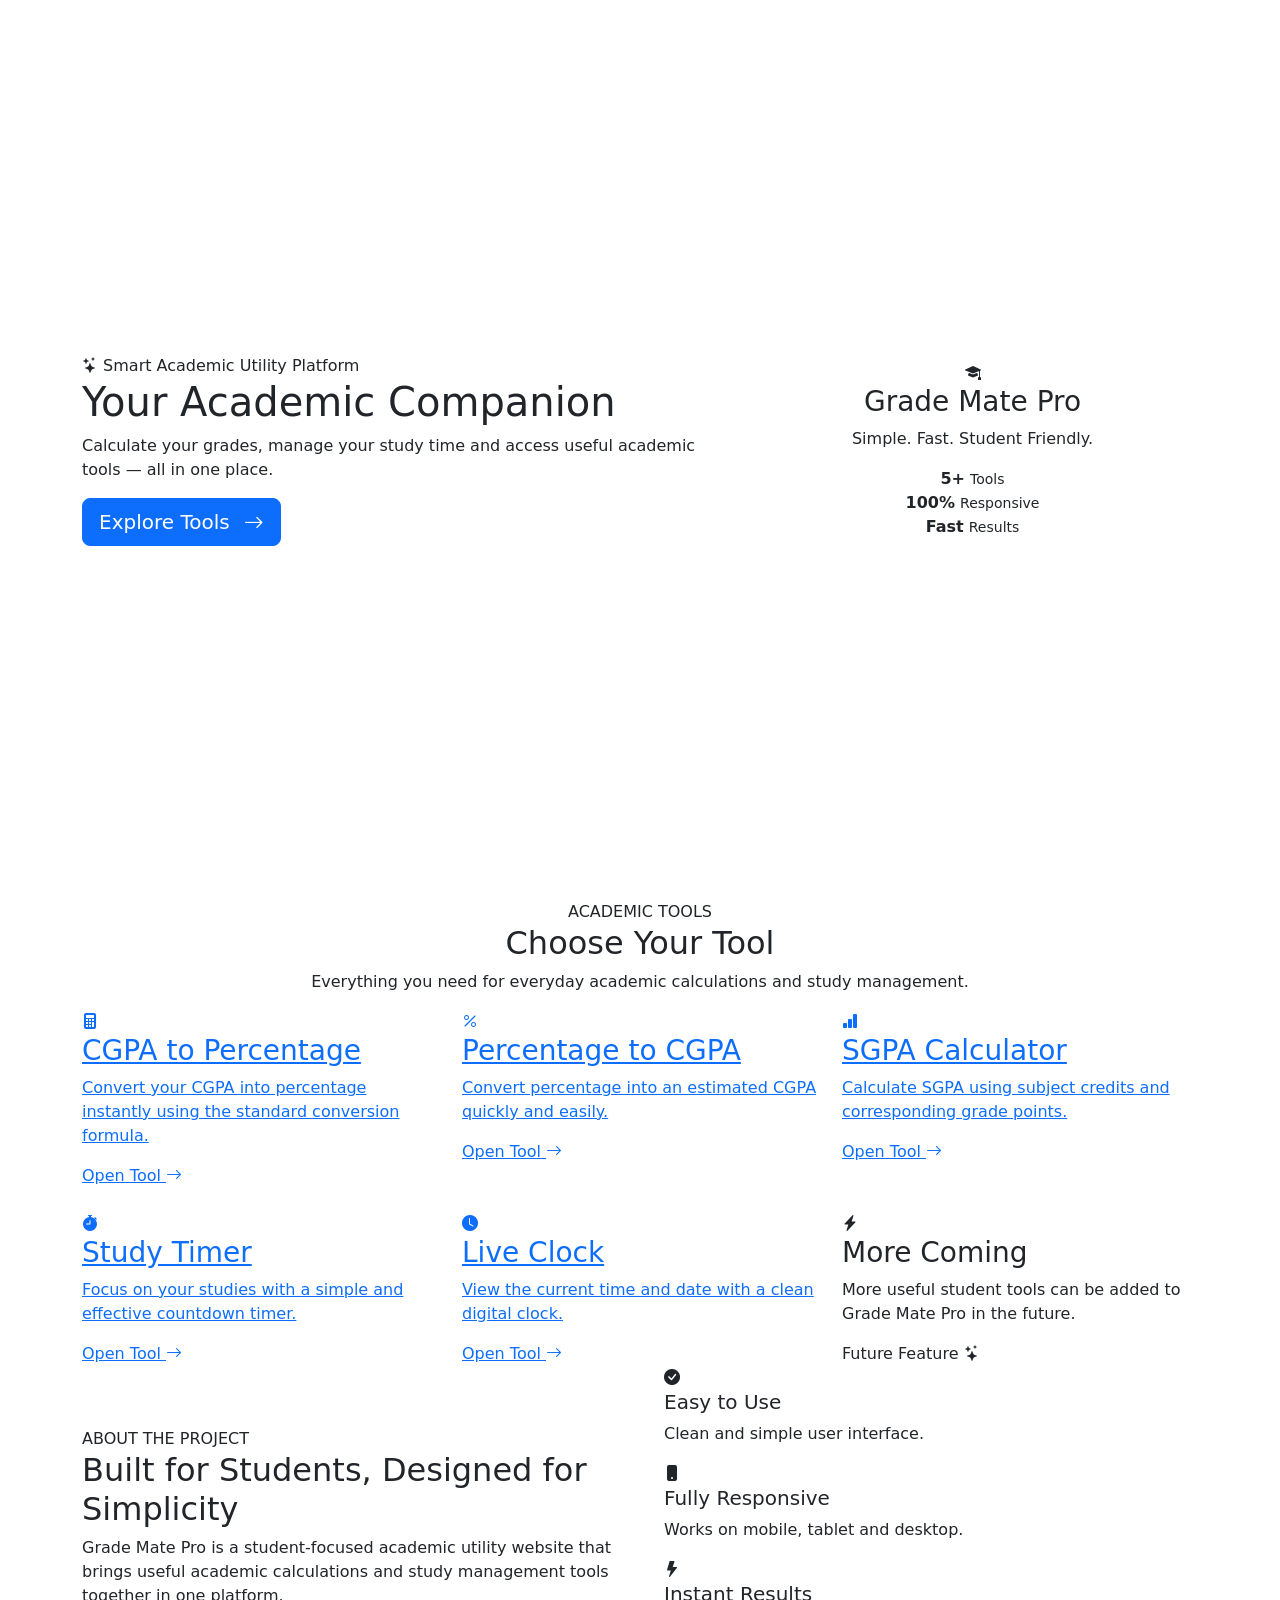
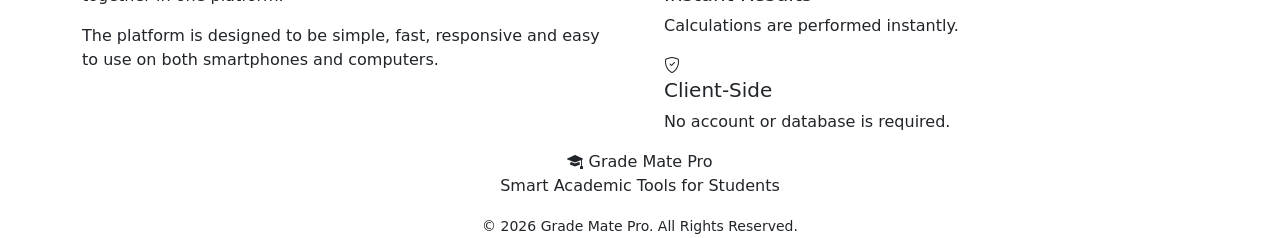
==== index.html @ d79e31b4 "Add Grade Mate Pro Website" ====
<!DOCTYPE html>
<html lang="en">
<head>
    <meta charset="UTF-8">
    <meta name="viewport" content="width=device-width, initial-scale=1.0">

    <title>Grade Mate Pro | Academic Tools</title>

    <link href="https://cdn.jsdelivr.net/npm/bootstrap@5.3.3/dist/css/bootstrap.min.css" rel="stylesheet">
    <link href="https://cdn.jsdelivr.net/npm/bootstrap-icons@1.11.3/font/bootstrap-icons.css" rel="stylesheet">

    <link rel="stylesheet" href="css/style.css">
</head>

<body>

<nav class="navbar navbar-expand-lg navbar-dark fixed-top">
    <div class="container">

        <a class="navbar-brand" href="index.html">
            <span class="brand-icon">
                <i class="bi bi-mortarboard-fill"></i>
            </span>
            Grade Mate <span>Pro</span>
        </a>

        <button class="navbar-toggler" type="button"
                data-bs-toggle="collapse"
                data-bs-target="#mainNavbar">
            <span class="navbar-toggler-icon"></span>
        </button>

        <div class="collapse navbar-collapse" id="mainNavbar">
            <ul class="navbar-nav ms-auto">
                <li class="nav-item">
                    <a class="nav-link active" href="index.html">Home</a>
                </li>
                <li class="nav-item">
                    <a class="nav-link" href="#tools">Tools</a>
                </li>
                <li class="nav-item">
                    <a class="nav-link" href="#about">About</a>
                </li>
            </ul>
        </div>

    </div>
</nav>


<section class="hero">
    <div class="container">
        <div class="row align-items-center min-vh-100">

            <div class="col-lg-7">

                <div class="hero-badge">
                    <i class="bi bi-stars"></i>
                    Smart Academic Utility Platform
                </div>

                <h1>
                    Your Academic
                    <span>Companion</span>
                </h1>

                <p class="hero-text">
                    Calculate your grades, manage your study time and
                    access useful academic tools — all in one place.
                </p>

                <a href="#tools" class="btn btn-primary btn-lg hero-btn">
                    Explore Tools
                    <i class="bi bi-arrow-right ms-2"></i>
                </a>

            </div>

            <div class="col-lg-5 text-center mt-5 mt-lg-0">

                <div class="hero-card">

                    <div class="hero-card-icon">
                        <i class="bi bi-mortarboard-fill"></i>
                    </div>

                    <h3>Grade Mate Pro</h3>

                    <p>
                        Simple. Fast. Student Friendly.
                    </p>

                    <div class="mini-stats">
                        <div>
                            <strong>5+</strong>
                            <small>Tools</small>
                        </div>

                        <div>
                            <strong>100%</strong>
                            <small>Responsive</small>
                        </div>

                        <div>
                            <strong>Fast</strong>
                            <small>Results</small>
                        </div>
                    </div>

                </div>

            </div>

        </div>
    </div>
</section>


<section class="tools-section" id="tools">

    <div class="container">

        <div class="section-title text-center">
            <span>ACADEMIC TOOLS</span>
            <h2>Choose Your Tool</h2>
            <p>
                Everything you need for everyday academic calculations
                and study management.
            </p>
        </div>

        <div class="row g-4">

            <div class="col-md-6 col-lg-4">
                <a href="cgpa.html" class="tool-card-link">
                    <div class="tool-card">
                        <div class="tool-icon purple">
                            <i class="bi bi-calculator-fill"></i>
                        </div>

                        <h3>CGPA to Percentage</h3>

                        <p>
                            Convert your CGPA into percentage instantly
                            using the standard conversion formula.
                        </p>

                        <div class="tool-arrow">
                            Open Tool <i class="bi bi-arrow-right"></i>
                        </div>
                    </div>
                </a>
            </div>


            <div class="col-md-6 col-lg-4">
                <a href="percentage.html" class="tool-card-link">
                    <div class="tool-card">
                        <div class="tool-icon blue">
                            <i class="bi bi-percent"></i>
                        </div>

                        <h3>Percentage to CGPA</h3>

                        <p>
                            Convert percentage into an estimated CGPA
                            quickly and easily.
                        </p>

                        <div class="tool-arrow">
                            Open Tool <i class="bi bi-arrow-right"></i>
                        </div>
                    </div>
                </a>
            </div>


            <div class="col-md-6 col-lg-4">
                <a href="sgpa.html" class="tool-card-link">
                    <div class="tool-card">
                        <div class="tool-icon green">
                            <i class="bi bi-bar-chart-fill"></i>
                        </div>

                        <h3>SGPA Calculator</h3>

                        <p>
                            Calculate SGPA using subject credits and
                            corresponding grade points.
                        </p>

                        <div class="tool-arrow">
                            Open Tool <i class="bi bi-arrow-right"></i>
                        </div>
                    </div>
                </a>
            </div>


            <div class="col-md-6 col-lg-4">
                <a href="timer.html" class="tool-card-link">
                    <div class="tool-card">
                        <div class="tool-icon orange">
                            <i class="bi bi-stopwatch-fill"></i>
                        </div>

                        <h3>Study Timer</h3>

                        <p>
                            Focus on your studies with a simple and
                            effective countdown timer.
                        </p>

                        <div class="tool-arrow">
                            Open Tool <i class="bi bi-arrow-right"></i>
                        </div>
                    </div>
                </a>
            </div>


            <div class="col-md-6 col-lg-4">
                <a href="clock.html" class="tool-card-link">
                    <div class="tool-card">
                        <div class="tool-icon red">
                            <i class="bi bi-clock-fill"></i>
                        </div>

                        <h3>Live Clock</h3>

                        <p>
                            View the current time and date with a
                            clean digital clock.
                        </p>

                        <div class="tool-arrow">
                            Open Tool <i class="bi bi-arrow-right"></i>
                        </div>
                    </div>
                </a>
            </div>


            <div class="col-md-6 col-lg-4">
                <div class="tool-card coming-card">
                    <div class="tool-icon cyan">
                        <i class="bi bi-lightning-charge-fill"></i>
                    </div>

                    <h3>More Coming</h3>

                    <p>
                        More useful student tools can be added to
                        Grade Mate Pro in the future.
                    </p>

                    <div class="tool-arrow">
                        Future Feature
                        <i class="bi bi-stars"></i>
                    </div>
                </div>
            </div>

        </div>

    </div>

</section>


<section class="about-section" id="about">

    <div class="container">

        <div class="row align-items-center g-5">

            <div class="col-lg-6">

                <div class="section-title">
                    <span>ABOUT THE PROJECT</span>

                    <h2>
                        Built for Students,
                        Designed for Simplicity
                    </h2>
                </div>

                <p class="about-text">
                    Grade Mate Pro is a student-focused academic utility
                    website that brings useful academic calculations and
                    study management tools together in one platform.
                </p>

                <p class="about-text">
                    The platform is designed to be simple, fast, responsive
                    and easy to use on both smartphones and computers.
                </p>

            </div>


            <div class="col-lg-6">

                <div class="feature-box">

                    <div class="feature-item">
                        <i class="bi bi-check-circle-fill"></i>
                        <div>
                            <h5>Easy to Use</h5>
                            <p>Clean and simple user interface.</p>
                        </div>
                    </div>

                    <div class="feature-item">
                        <i class="bi bi-phone-fill"></i>
                        <div>
                            <h5>Fully Responsive</h5>
                            <p>Works on mobile, tablet and desktop.</p>
                        </div>
                    </div>

                    <div class="feature-item">
                        <i class="bi bi-lightning-fill"></i>
                        <div>
                            <h5>Instant Results</h5>
                            <p>Calculations are performed instantly.</p>
                        </div>
                    </div>

                    <div class="feature-item">
                        <i class="bi bi-shield-check"></i>
                        <div>
                            <h5>Client-Side</h5>
                            <p>No account or database is required.</p>
                        </div>
                    </div>

                </div>

            </div>

        </div>

    </div>

</section>


<footer class="footer">

    <div class="container text-center">

        <div class="footer-logo">
            <i class="bi bi-mortarboard-fill"></i>
            Grade Mate Pro
        </div>

        <p>Smart Academic Tools for Students</p>

        <div class="footer-line"></div>

        <small>
            © 2026 Grade Mate Pro. All Rights Reserved.
        </small>

    </div>

</footer>


<script src="https://cdn.jsdelivr.net/npm/bootstrap@5.3.3/dist/js/bootstrap.bundle.min.js"></script>
<script src="js/script.js"></script>

</body>
</html>
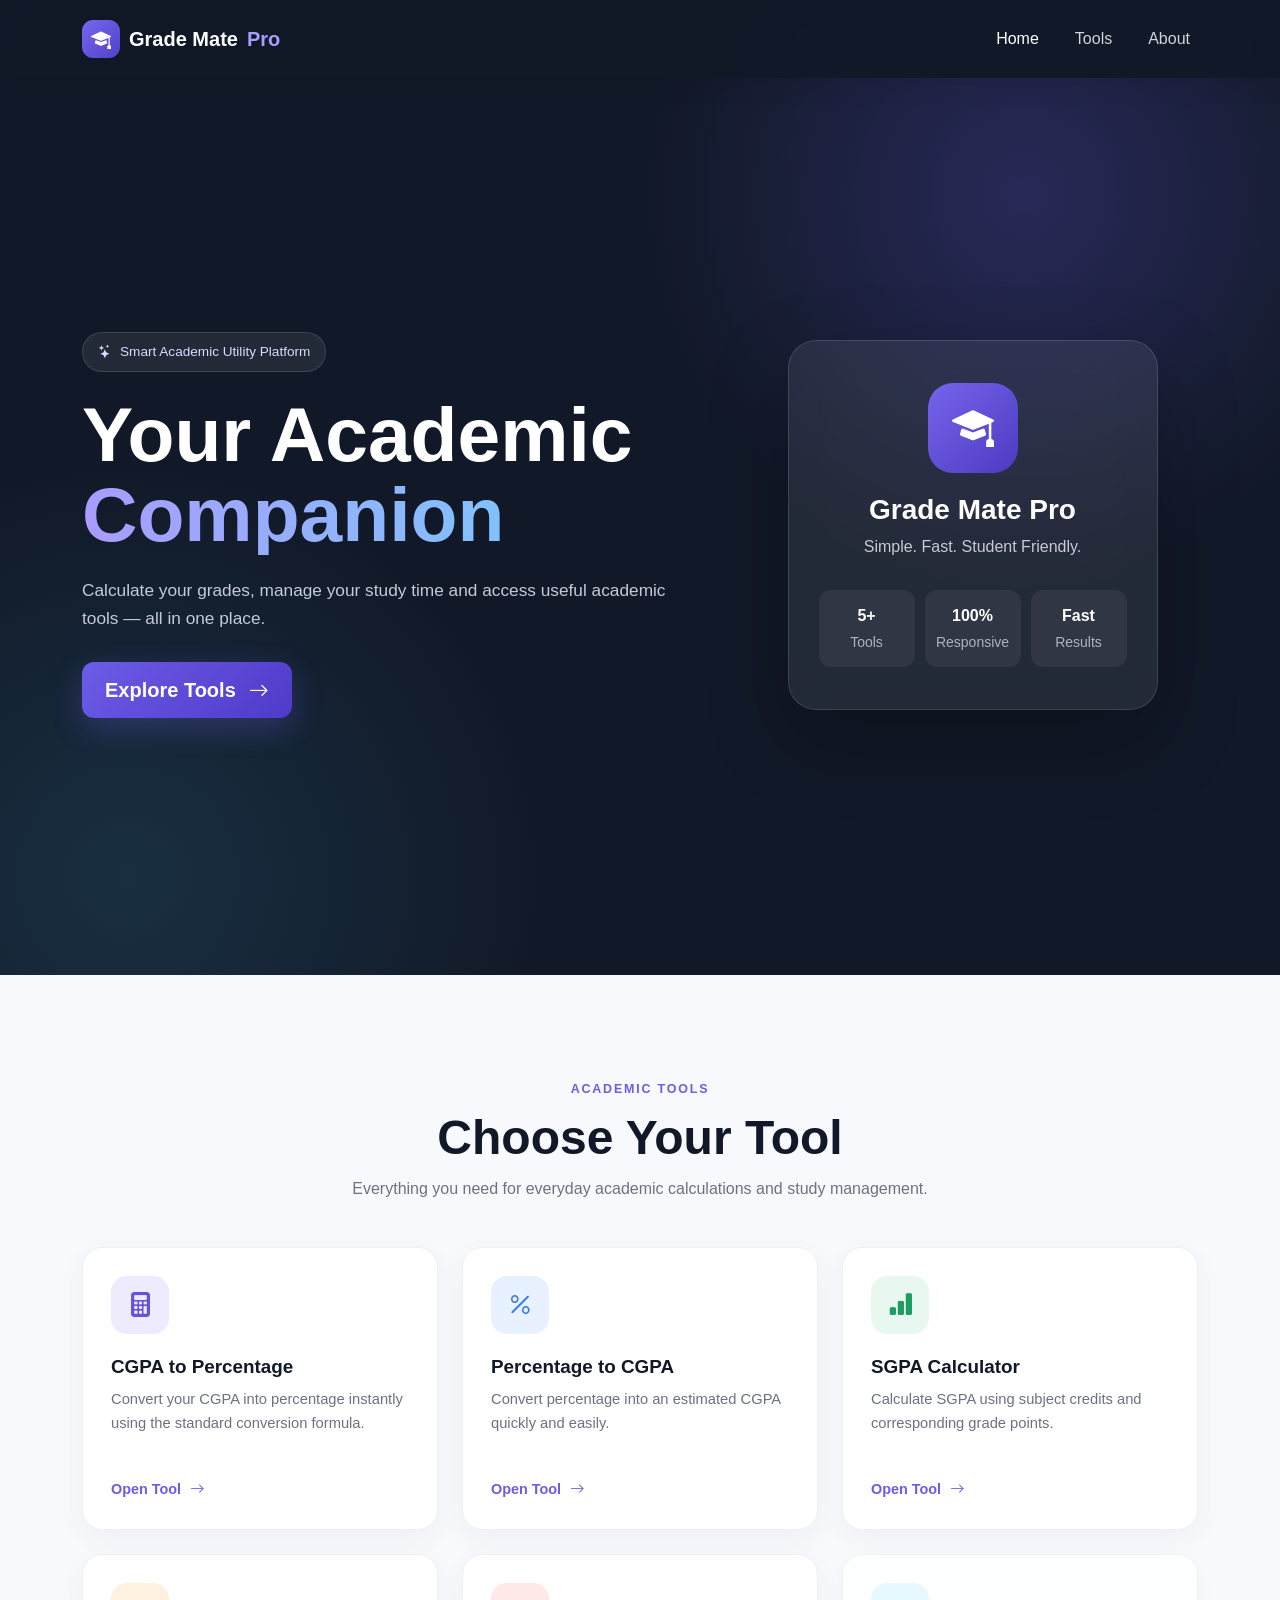
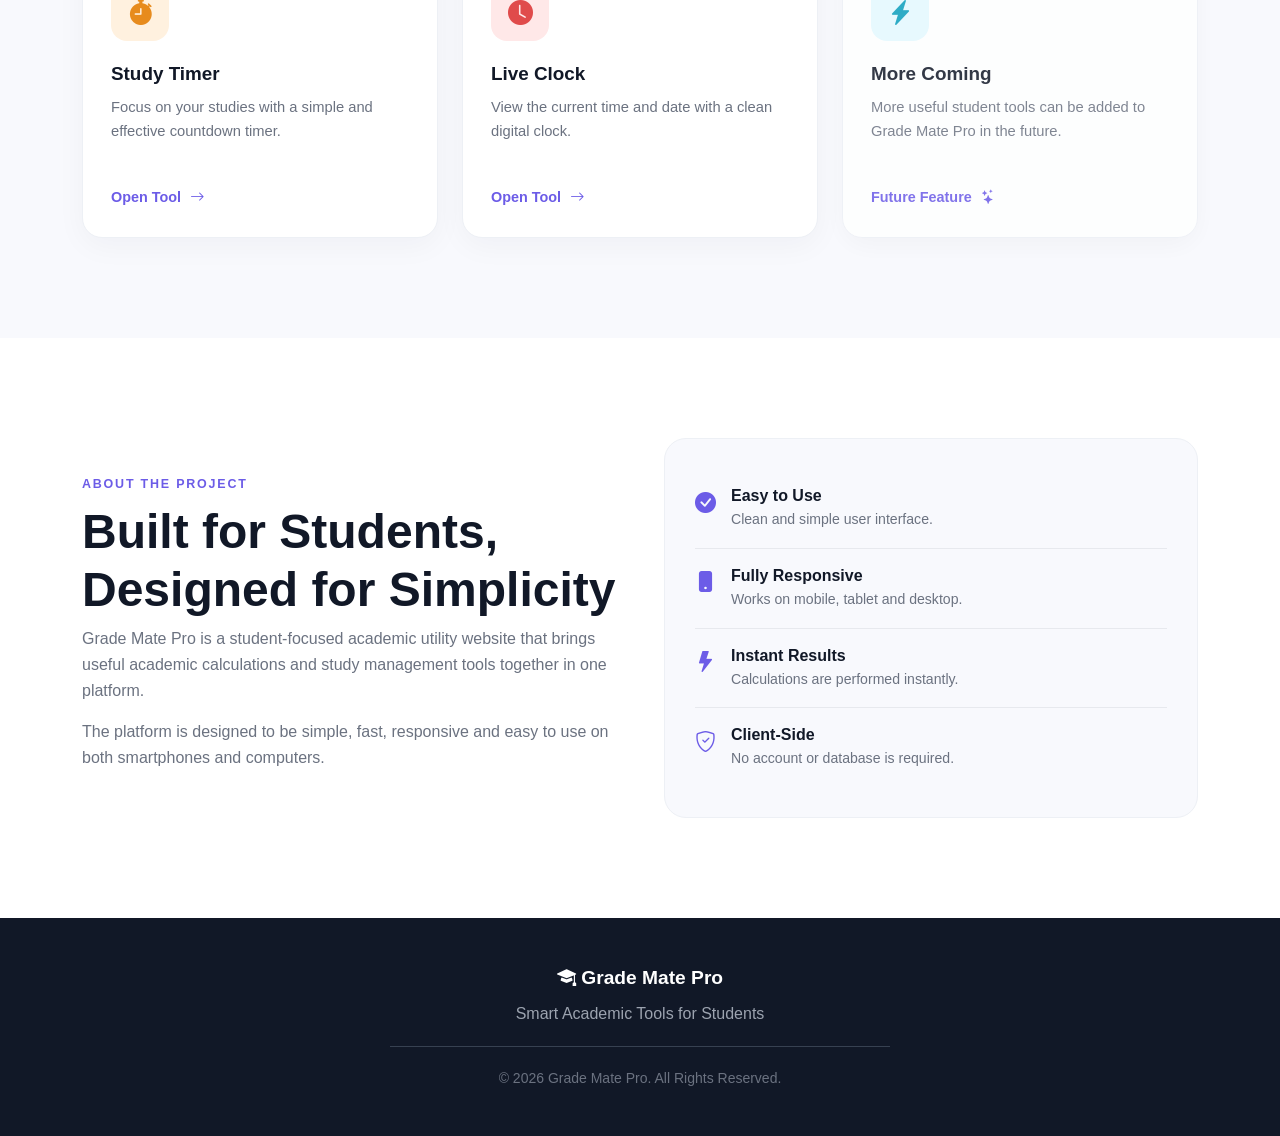
==== commit eef948e0: "Update index.html" ====
--- a/index.html
+++ b/index.html
@@ -8,7 +8,7 @@
 
     <link href="https://cdn.jsdelivr.net/npm/bootstrap@5.3.3/dist/css/bootstrap.min.css" rel="stylesheet">
     <link href="https://cdn.jsdelivr.net/npm/bootstrap-icons@1.11.3/font/bootstrap-icons.css" rel="stylesheet">
-
+    <meta name="google-site-verification" content="VtBLMR2n9Evo1pVfMNKS2j87C_MN-fIW3Uzw0_g489Q" />
     <link rel="stylesheet" href="css/style.css">
 </head>
 
@@ -372,4 +372,4 @@
 <script src="js/script.js"></script>
 
 </body>
-</html>+</html>
--- a/css/style.css
+++ b/css/style.css
@@ -0,0 +1,929 @@
+@import url('https://fonts.googleapis.com/css2?family=Inter:wght@400;500;600;700;800&display=swap');
+
+:root {
+    --primary: #6c5ce7;
+    --primary-dark: #5848d6;
+    --secondary: #8e7dff;
+    --dark: #111827;
+    --dark-2: #1f2937;
+    --text: #374151;
+    --muted: #6b7280;
+    --light: #f7f8fc;
+    --white: #ffffff;
+    --border: #e5e7eb;
+
+    --purple-bg: #eeeaff;
+    --blue-bg: #e8f1ff;
+    --green-bg: #e8f8f0;
+    --orange-bg: #fff1df;
+    --red-bg: #ffe8e8;
+    --cyan-bg: #e5faff;
+}
+
+* {
+    margin: 0;
+    padding: 0;
+    box-sizing: border-box;
+}
+
+html {
+    scroll-behavior: smooth;
+}
+
+body {
+    font-family: 'Inter', sans-serif;
+    color: var(--text);
+    background: var(--light);
+    line-height: 1.6;
+}
+
+a {
+    text-decoration: none;
+}
+
+.navbar {
+    background: rgba(17, 24, 39, 0.96);
+    backdrop-filter: blur(12px);
+    padding: 15px 0;
+    box-shadow: 0 5px 25px rgba(0, 0, 0, 0.08);
+}
+
+.navbar-brand {
+    font-size: 1.25rem;
+    font-weight: 800;
+    color: white !important;
+    display: flex;
+    align-items: center;
+    gap: 9px;
+}
+
+.navbar-brand span:last-child {
+    color: #a99cff;
+}
+
+.brand-icon {
+    width: 38px;
+    height: 38px;
+    display: inline-flex;
+    justify-content: center;
+    align-items: center;
+    border-radius: 11px;
+    background: linear-gradient(135deg, #7767ee, #5140c9);
+    color: white;
+}
+
+.nav-link {
+    color: #d1d5db !important;
+    margin-left: 20px;
+    font-weight: 500;
+    transition: 0.3s;
+}
+
+.nav-link:hover,
+.nav-link.active {
+    color: white !important;
+}
+
+.hero {
+    min-height: 100vh;
+    background:
+        radial-gradient(circle at 80% 20%, rgba(108, 92, 231, 0.25), transparent 30%),
+        radial-gradient(circle at 10% 90%, rgba(76, 201, 240, 0.13), transparent 30%),
+        #111827;
+    color: white;
+    padding-top: 75px;
+}
+
+.hero-badge {
+    display: inline-flex;
+    align-items: center;
+    gap: 8px;
+    background: rgba(255,255,255,0.08);
+    border: 1px solid rgba(255,255,255,0.12);
+    padding: 8px 15px;
+    border-radius: 50px;
+    font-size: 0.85rem;
+    color: #dcd8ff;
+    margin-bottom: 22px;
+}
+
+.hero h1 {
+    font-size: clamp(2.6rem, 6vw, 5rem);
+    font-weight: 800;
+    line-height: 1.05;
+    margin-bottom: 22px;
+}
+
+.hero h1 span {
+    display: block;
+    background: linear-gradient(90deg, #a99cff, #6dd5fa);
+    -webkit-background-clip: text;
+    -webkit-text-fill-color: transparent;
+}
+
+.hero-text {
+    max-width: 620px;
+    color: #c5cad4;
+    font-size: 1.08rem;
+    margin-bottom: 30px;
+}
+
+.hero-btn {
+    border: 0;
+    border-radius: 12px;
+    background: linear-gradient(135deg, var(--primary), #4f3ac9);
+    padding: 13px 23px;
+    font-weight: 600;
+    box-shadow: 0 10px 30px rgba(108, 92, 231, 0.3);
+}
+
+.hero-card {
+    max-width: 370px;
+    margin: auto;
+    padding: 42px 30px;
+    border-radius: 28px;
+    background: rgba(255,255,255,0.08);
+    border: 1px solid rgba(255,255,255,0.12);
+    backdrop-filter: blur(18px);
+    box-shadow: 0 30px 80px rgba(0,0,0,0.25);
+}
+
+.hero-card-icon {
+    width: 90px;
+    height: 90px;
+    margin: auto auto 20px;
+    display: flex;
+    align-items: center;
+    justify-content: center;
+    border-radius: 25px;
+    font-size: 42px;
+    color: white;
+    background: linear-gradient(135deg, #7565ec, #4c3bc1);
+}
+
+.hero-card h3 {
+    font-weight: 700;
+}
+
+.hero-card p {
+    color: #c8cbd4;
+}
+
+.mini-stats {
+    display: grid;
+    grid-template-columns: repeat(3, 1fr);
+    margin-top: 30px;
+    gap: 10px;
+}
+
+.mini-stats div {
+    background: rgba(255,255,255,0.06);
+    padding: 13px 5px;
+    border-radius: 12px;
+}
+
+.mini-stats strong {
+    display: block;
+    color: white;
+}
+
+.mini-stats small {
+    color: #aeb3bf;
+}
+
+.tools-section {
+    padding: 100px 0;
+    background: #f8f9fd;
+}
+
+.section-title span,
+.tool-header span {
+    color: var(--primary);
+    font-size: 0.78rem;
+    font-weight: 800;
+    letter-spacing: 1.8px;
+}
+
+.section-title h2 {
+    margin-top: 8px;
+    color: var(--dark);
+    font-size: clamp(2rem, 4vw, 3rem);
+    font-weight: 800;
+}
+
+.section-title p {
+    color: var(--muted);
+    max-width: 650px;
+    margin: 10px auto 45px;
+}
+
+.tool-card-link {
+    color: inherit;
+}
+
+.tool-card {
+    height: 100%;
+    background: white;
+    border: 1px solid #edf0f5;
+    border-radius: 20px;
+    padding: 28px;
+    transition: 0.3s ease;
+    box-shadow: 0 8px 30px rgba(17,24,39,0.04);
+}
+
+.tool-card:hover {
+    transform: translateY(-8px);
+    border-color: #d9d4ff;
+    box-shadow: 0 20px 45px rgba(17,24,39,0.10);
+}
+
+.tool-icon,
+.large-tool-icon {
+    display: flex;
+    align-items: center;
+    justify-content: center;
+    border-radius: 16px;
+}
+
+.tool-icon {
+    width: 58px;
+    height: 58px;
+    font-size: 25px;
+    margin-bottom: 22px;
+}
+
+.tool-icon.purple,
+.large-tool-icon.purple {
+    background: var(--purple-bg);
+    color: #6554db;
+}
+
+.tool-icon.blue,
+.large-tool-icon.blue {
+    background: var(--blue-bg);
+    color: #377be8;
+}
+
+.tool-icon.green,
+.large-tool-icon.green {
+    background: var(--green-bg);
+    color: #1e9d63;
+}
+
+.tool-icon.orange,
+.large-tool-icon.orange {
+    background: var(--orange-bg);
+    color: #e78b1d;
+}
+
+.tool-icon.red,
+.large-tool-icon.red {
+    background: var(--red-bg);
+    color: #e04b4b;
+}
+
+.tool-icon.cyan {
+    background: var(--cyan-bg);
+    color: #0b9fbd;
+}
+
+.tool-card h3 {
+    color: var(--dark);
+    font-size: 1.18rem;
+    font-weight: 700;
+    margin-bottom: 10px;
+}
+
+.tool-card p {
+    color: var(--muted);
+    font-size: 0.92rem;
+    min-height: 72px;
+}
+
+.tool-arrow {
+    margin-top: 18px;
+    color: var(--primary);
+    font-size: 0.9rem;
+    font-weight: 700;
+}
+
+.tool-arrow i {
+    margin-left: 5px;
+    transition: 0.3s;
+}
+
+.tool-card:hover .tool-arrow i {
+    margin-left: 10px;
+}
+
+.coming-card {
+    opacity: 0.85;
+}
+
+.about-section {
+    padding: 100px 0;
+    background: white;
+}
+
+.about-section .section-title p {
+    margin: 15px 0;
+}
+
+.about-text {
+    color: var(--muted);
+    max-width: 600px;
+}
+
+.feature-box {
+    background: #f8f9fd;
+    border: 1px solid #edf0f5;
+    border-radius: 22px;
+    padding: 30px;
+}
+
+.feature-item {
+    display: flex;
+    align-items: flex-start;
+    gap: 15px;
+    padding: 17px 0;
+    border-bottom: 1px solid #e7e9ee;
+}
+
+.feature-item:last-child {
+    border-bottom: 0;
+}
+
+.feature-item > i {
+    color: var(--primary);
+    font-size: 21px;
+}
+
+.feature-item h5 {
+    margin: 0;
+    color: var(--dark);
+    font-size: 1rem;
+    font-weight: 700;
+}
+
+.feature-item p {
+    margin: 3px 0 0;
+    color: var(--muted);
+    font-size: 0.88rem;
+}
+
+.footer {
+    padding: 45px 0;
+    background: #111827;
+    color: white;
+}
+
+.footer-logo {
+    font-size: 1.2rem;
+    font-weight: 800;
+}
+
+.footer p {
+    color: #9ca3af;
+    margin: 7px 0 20px;
+}
+
+.footer-line {
+    height: 1px;
+    max-width: 500px;
+    margin: auto auto 18px;
+    background: #374151;
+}
+
+.footer small {
+    color: #6b7280;
+}
+
+
+/* Tool Pages */
+
+.tool-page {
+    background: #f7f8fc;
+}
+
+.calculator-section {
+    min-height: calc(100vh - 200px);
+    padding: 140px 0 80px;
+}
+
+.tool-header {
+    margin-bottom: 35px;
+}
+
+.tool-header h1 {
+    color: var(--dark);
+    font-size: clamp(2rem, 4vw, 3rem);
+    font-weight: 800;
+    margin-top: 8px;
+}
+
+.tool-header p {
+    color: var(--muted);
+}
+
+.large-tool-icon {
+    width: 75px;
+    height: 75px;
+    margin: 0 auto 20px;
+    font-size: 32px;
+}
+
+.calculator-card,
+.sgpa-card,
+.timer-card,
+.clock-card {
+    max-width: 650px;
+    margin: auto;
+    background: white;
+    border-radius: 24px;
+    border: 1px solid #e8eaf0;
+    padding: 35px;
+    box-shadow: 0 18px 50px rgba(17,24,39,0.07);
+}
+
+.calculator-card label,
+.timer-input label {
+    display: block;
+    font-weight: 700;
+    color: var(--dark);
+    margin-bottom: 10px;
+}
+
+.input-group-custom {
+    height: 58px;
+    display: flex;
+    align-items: center;
+    border: 2px solid #e7e9ef;
+    border-radius: 13px;
+    overflow: hidden;
+    transition: 0.3s;
+}
+
+.input-group-custom:focus-within {
+    border-color: var(--primary);
+    box-shadow: 0 0 0 4px rgba(108,92,231,0.08);
+}
+
+.input-group-custom i {
+    color: var(--primary);
+    margin-left: 18px;
+}
+
+.input-group-custom input {
+    flex: 1;
+    height: 100%;
+    border: 0;
+    outline: 0;
+    padding: 0 14px;
+    font-size: 1rem;
+}
+
+.input-group-custom span {
+    padding-right: 18px;
+    color: var(--muted);
+    font-weight: 600;
+}
+
+.calculate-btn,
+.secondary-btn,
+.reset-btn {
+    border: 0;
+    border-radius: 11px;
+    padding: 12px 20px;
+    font-weight: 700;
+    transition: 0.25s;
+}
+
+.calculate-btn {
+    background: linear-gradient(135deg, var(--primary), #5040c9);
+    color: white;
+    box-shadow: 0 10px 25px rgba(108,92,231,0.22);
+}
+
+.calculate-btn:hover {
+    transform: translateY(-2px);
+    color: white;
+    box-shadow: 0 14px 30px rgba(108,92,231,0.3);
+}
+
+.calculator-card .calculate-btn {
+    width: 100%;
+    margin-top: 20px;
+}
+
+.secondary-btn {
+    background: #eeeefa;
+    color: #5848d6;
+}
+
+.secondary-btn:hover {
+    background: #e3e0ff;
+}
+
+.reset-btn {
+    background: #feecec;
+    color: #d94343;
+}
+
+.reset-btn:hover {
+    background: #fddddd;
+}
+
+.error-message {
+    color: #dc3545;
+    font-size: 0.85rem;
+    margin-top: 7px;
+    min-height: 20px;
+}
+
+.result-box {
+    display: none;
+    margin-top: 28px;
+    padding: 28px;
+    text-align: center;
+    border-radius: 18px;
+    background: linear-gradient(135deg, #f0edff, #f7f5ff);
+    border: 1px solid #ddd8ff;
+    animation: resultIn 0.3s ease;
+}
+
+.result-box.show {
+    display: block;
+}
+
+@keyframes resultIn {
+    from {
+        opacity: 0;
+        transform: translateY(8px);
+    }
+
+    to {
+        opacity: 1;
+        transform: translateY(0);
+    }
+}
+
+.result-label {
+    color: var(--primary);
+    font-size: 0.75rem;
+    font-weight: 800;
+    letter-spacing: 1.5px;
+}
+
+.result-value {
+    color: var(--dark);
+    font-size: 3.2rem;
+    font-weight: 800;
+    margin: 5px 0;
+}
+
+.result-box p {
+    color: var(--muted);
+    margin: 0 0 12px;
+}
+
+.formula {
+    display: inline-block;
+    padding: 6px 12px;
+    border-radius: 7px;
+    background: rgba(108,92,231,0.08);
+    color: #6253d3;
+    font-size: 0.8rem;
+}
+
+.info-note {
+    max-width: 650px;
+    margin: 22px auto;
+    display: flex;
+    gap: 14px;
+    padding: 18px;
+    border-radius: 15px;
+    background: #fff;
+    border: 1px solid #e8eaf0;
+}
+
+.info-note > i {
+    color: var(--primary);
+    font-size: 20px;
+}
+
+.info-note strong {
+    color: var(--dark);
+}
+
+.info-note p {
+    color: var(--muted);
+    font-size: 0.84rem;
+    margin: 4px 0 0;
+}
+
+.back-home {
+    text-align: center;
+    margin-top: 25px;
+}
+
+.back-home a {
+    color: var(--primary);
+    font-weight: 700;
+    font-size: 0.9rem;
+}
+
+
+/* SGPA */
+
+.sgpa-card {
+    max-width: 900px;
+}
+
+.subject-table {
+    vertical-align: middle;
+}
+
+.subject-table th {
+    color: #6b7280;
+    font-size: 0.8rem;
+    white-space: nowrap;
+}
+
+.subject-table td {
+    padding: 10px 7px;
+}
+
+.subject-table input {
+    width: 100%;
+    min-width: 80px;
+    border: 1px solid #e1e4eb;
+    border-radius: 9px;
+    padding: 10px;
+    outline: none;
+}
+
+.subject-table input:focus {
+    border-color: var(--primary);
+}
+
+.subject-table .subject-name {
+    min-width: 160px;
+}
+
+.remove-row {
+    border: 0;
+    background: #fff0f0;
+    color: #df4949;
+    width: 38px;
+    height: 38px;
+    border-radius: 9px;
+}
+
+.remove-row:hover {
+    background: #ffe0e0;
+}
+
+.sgpa-actions {
+    display: flex;
+    justify-content: space-between;
+    gap: 12px;
+    margin-top: 20px;
+}
+
+.sgpa-error {
+    margin-top: 15px;
+}
+
+.sgpa-result {
+    display: grid;
+    grid-template-columns: 1fr 1fr 1.2fr;
+    gap: 12px;
+    margin-top: 25px;
+}
+
+.sgpa-result > div {
+    background: #f7f8fc;
+    border-radius: 14px;
+    padding: 17px;
+    text-align: center;
+}
+
+.sgpa-result span {
+    display: block;
+    color: var(--muted);
+    font-size: 0.78rem;
+}
+
+.sgpa-result strong {
+    display: block;
+    color: var(--dark);
+    font-size: 1.5rem;
+}
+
+.sgpa-result .main-sgpa {
+    background: linear-gradient(135deg, #eeeaff, #f6f4ff);
+}
+
+.sgpa-result .main-sgpa strong {
+    color: var(--primary);
+    font-size: 2rem;
+}
+
+
+/* Timer */
+
+.timer-card {
+    text-align: center;
+    max-width: 600px;
+}
+
+.timer-display {
+    font-size: clamp(4rem, 14vw, 7rem);
+    line-height: 1;
+    color: var(--dark);
+    font-weight: 800;
+    letter-spacing: 3px;
+    margin: 10px 0 12px;
+}
+
+.timer-status {
+    color: var(--primary);
+    font-weight: 600;
+    margin-bottom: 30px;
+}
+
+.timer-input {
+    max-width: 300px;
+    margin: auto;
+}
+
+.timer-input input {
+    width: 100%;
+    border: 2px solid #e5e7eb;
+    border-radius: 11px;
+    padding: 12px;
+    text-align: center;
+    outline: 0;
+}
+
+.timer-input input:focus {
+    border-color: var(--primary);
+}
+
+.timer-buttons {
+    display: flex;
+    justify-content: center;
+    flex-wrap: wrap;
+    gap: 10px;
+    margin-top: 25px;
+}
+
+
+/* Clock */
+
+.clock-card {
+    max-width: 700px;
+    text-align: center;
+    padding: 55px 30px;
+}
+
+.clock-icon {
+    width: 75px;
+    height: 75px;
+    margin: auto;
+    border-radius: 20px;
+    background: var(--red-bg);
+    color: #e04b4b;
+    display: flex;
+    justify-content: center;
+    align-items: center;
+    font-size: 32px;
+}
+
+.live-time {
+    color: var(--dark);
+    font-size: clamp(3rem, 10vw, 6rem);
+    line-height: 1.1;
+    font-weight: 800;
+    letter-spacing: 2px;
+    margin: 25px 0 10px;
+}
+
+.live-date {
+    color: var(--muted);
+    font-size: 1rem;
+}
+
+.clock-status {
+    display: inline-flex;
+    align-items: center;
+    gap: 7px;
+    margin-top: 25px;
+    padding: 7px 13px;
+    border-radius: 50px;
+    background: #eaf9f0;
+    color: #1d965b;
+    font-size: 0.8rem;
+    font-weight: 700;
+}
+
+.clock-status i {
+    font-size: 7px;
+}
+
+
+/* Responsive */
+
+@media (max-width: 991px) {
+
+    .navbar {
+        padding: 12px 0;
+    }
+
+    .nav-link {
+        margin-left: 0;
+        padding: 10px 0 !important;
+    }
+
+    .hero {
+        padding-top: 90px;
+    }
+
+    .hero-card {
+        max-width: 500px;
+    }
+
+}
+
+@media (max-width: 767px) {
+
+    .tools-section,
+    .about-section {
+        padding: 70px 0;
+    }
+
+    .calculator-section {
+        padding: 120px 15px 60px;
+    }
+
+    .calculator-card,
+    .sgpa-card,
+    .timer-card,
+    .clock-card {
+        padding: 22px 18px;
+        border-radius: 18px;
+    }
+
+    .sgpa-actions {
+        flex-direction: column;
+    }
+
+    .sgpa-actions button {
+        width: 100%;
+    }
+
+    .sgpa-result {
+        grid-template-columns: 1fr;
+    }
+
+    .live-time {
+        font-size: 3rem;
+    }
+
+    .subject-table {
+        min-width: 650px;
+    }
+
+    .table-responsive {
+        border-radius: 10px;
+    }
+
+}
+
+@media (max-width: 480px) {
+
+    .hero h1 {
+        font-size: 2.6rem;
+    }
+
+    .hero-card {
+        padding: 30px 20px;
+    }
+
+    .tool-card {
+        padding: 22px;
+    }
+
+    .result-value {
+        font-size: 2.6rem;
+    }
+
+    .timer-buttons {
+        flex-direction: column;
+    }
+
+    .timer-buttons button {
+        width: 100%;
+    }
+
+}
